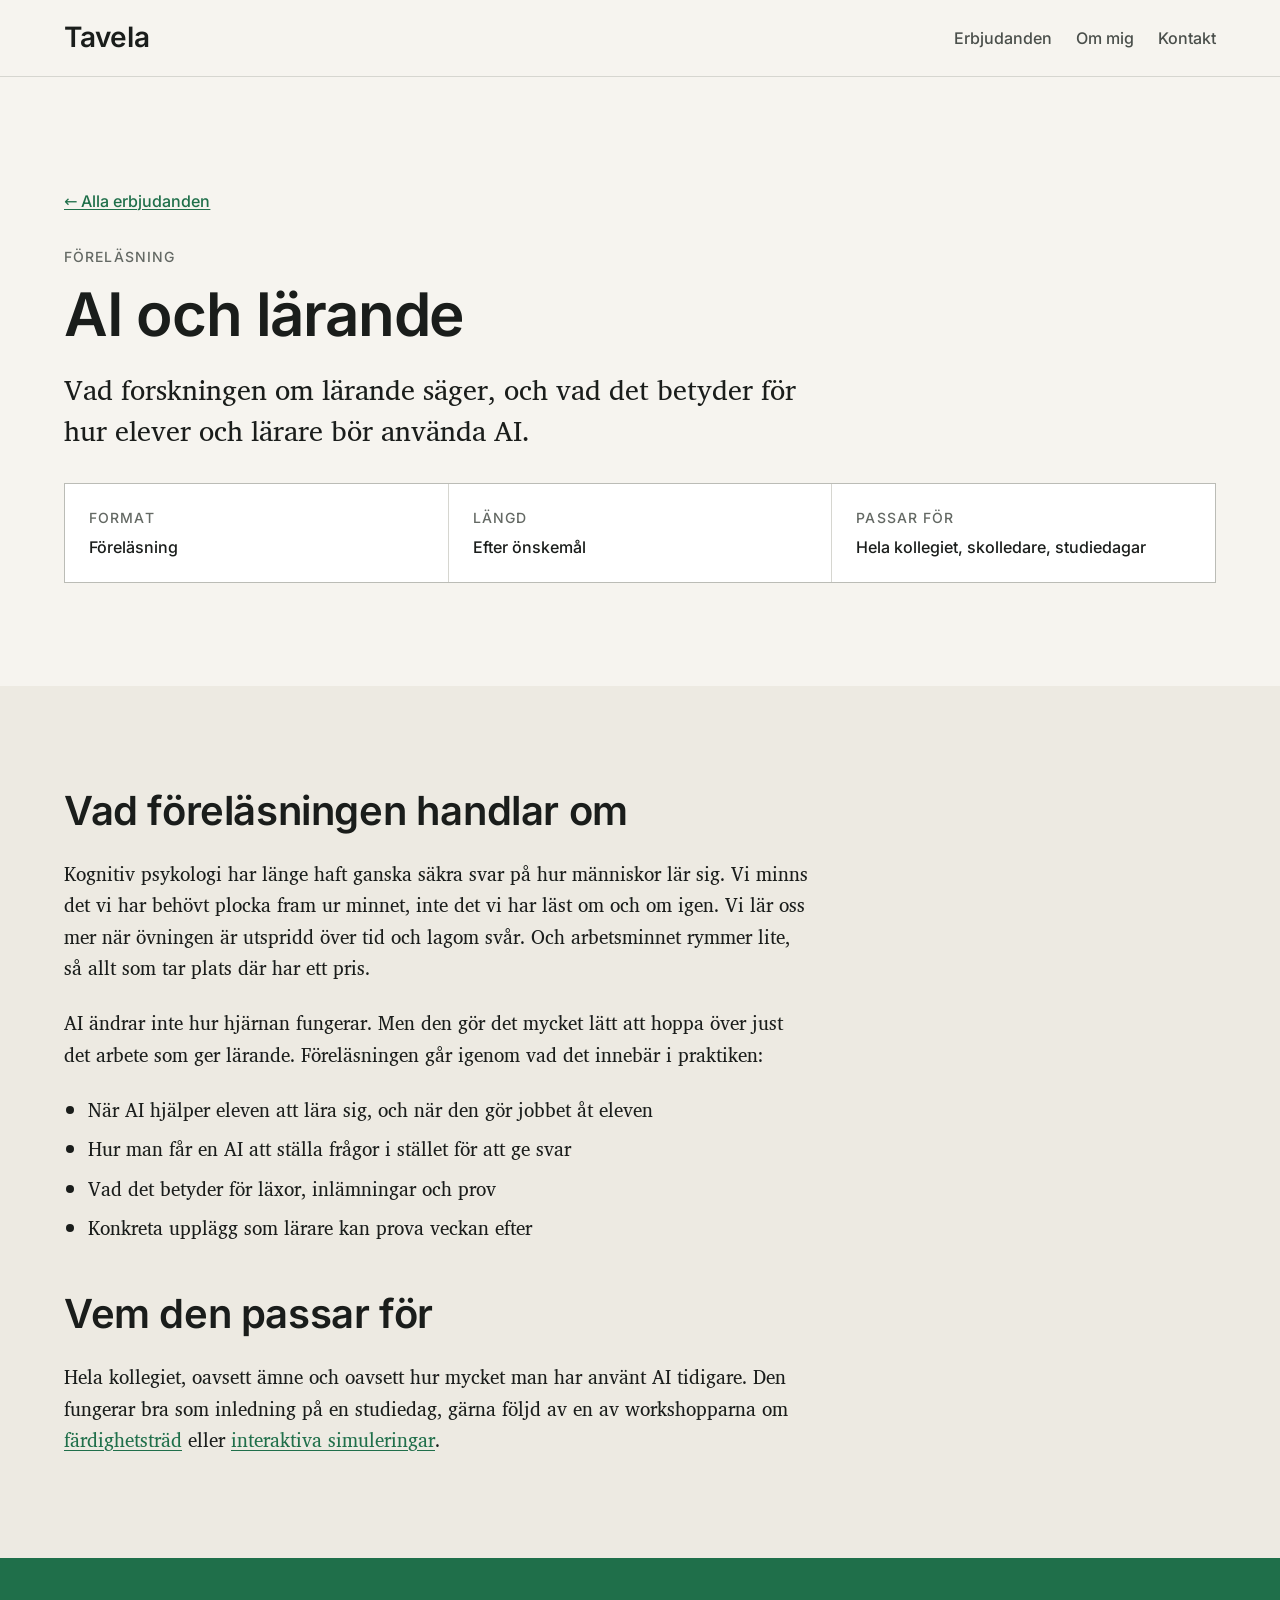
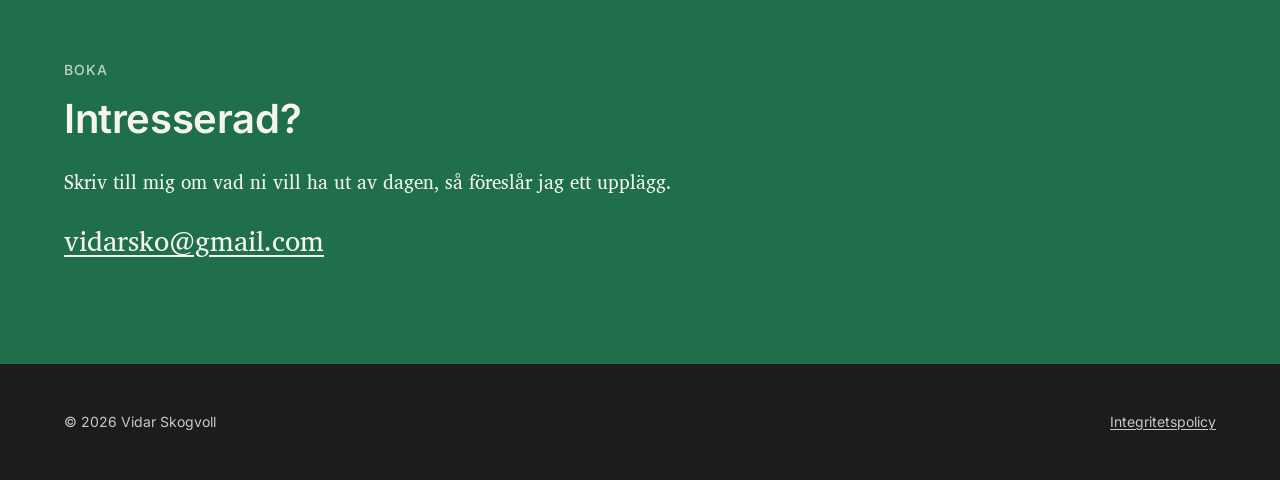
==== forelasning-ai-och-larande/index.html @ eda533e6 "Deploy from vidarsko/website_tavela_se_builder@d8da00ea175c63740a9966cc5dc5c15eae5a46da" ====
<!DOCTYPE html>
<html lang="sv">
<head>
  <meta charset="utf-8">
  <meta name="viewport" content="width=device-width, initial-scale=1">
  <title>Föreläsning: AI och lärande – Tavela</title>
  <meta name="description" content="En föreläsning om vad forskningen om lärande säger, och vad det betyder för hur elever och lärare bör använda AI.">

  <link rel="stylesheet" href="/css/tokens.css">
  <link rel="stylesheet" href="/css/base.css">
  <link rel="stylesheet" href="/css/components.css">

  <script src="/js/mail-link.js" defer></script>
</head>
<body>

  <header class="siteheader">
    <div class="siteheader__inner">
      <a class="wordmark" href="/">Tavela</a>
      <nav class="sitenav" aria-label="Huvudmeny">
        <a href="/#erbjudanden">Erbjudanden</a>
        <a href="/#om-mig">Om mig</a>
        <a href="/#kontakt">Kontakt</a>
      </nav>
    </div>
  </header>

  <main>

    <section class="band">
      <div class="band__inner">
        <a class="backlink" href="/#erbjudanden">← Alla erbjudanden</a>
        <p class="eyebrow">Föreläsning</p>
        <h1>AI och lärande</h1>
        <p class="lede">
          Vad forskningen om lärande säger, och vad det betyder för hur elever och lärare
          bör använda AI.
        </p>
        <dl class="facts">
          <div><dt>Format</dt><dd>Föreläsning</dd></div>
          <div><dt>Längd</dt><dd>Efter önskemål</dd></div>
          <div><dt>Passar för</dt><dd>Hela kollegiet, skolledare, studiedagar</dd></div>
        </dl>
      </div>
    </section>

    <section class="band band--alt">
      <div class="band__inner">
        <div class="prose">
          <h2>Vad föreläsningen handlar om</h2>
          <p>
            Kognitiv psykologi har länge haft ganska säkra svar på hur människor lär sig. Vi
            minns det vi har behövt plocka fram ur minnet, inte det vi har läst om och om
            igen. Vi lär oss mer när övningen är utspridd över tid och lagom svår. Och
            arbetsminnet rymmer lite, så allt som tar plats där har ett pris.
          </p>
          <p>
            AI ändrar inte hur hjärnan fungerar. Men den gör det mycket lätt att hoppa över
            just det arbete som ger lärande. Föreläsningen går igenom vad det innebär i
            praktiken:
          </p>
          <ul>
            <li>När AI hjälper eleven att lära sig, och när den gör jobbet åt eleven</li>
            <li>Hur man får en AI att ställa frågor i stället för att ge svar</li>
            <li>Vad det betyder för läxor, inlämningar och prov</li>
            <li>Konkreta upplägg som lärare kan prova veckan efter</li>
          </ul>

          <h2>Vem den passar för</h2>
          <p>
            Hela kollegiet, oavsett ämne och oavsett hur mycket man har använt AI tidigare.
            Den fungerar bra som inledning på en studiedag, gärna följd av en av
            workshopparna om <a href="/workshop-fardighetstrad/">färdighetsträd</a> eller
            <a href="/workshop-interaktiva-simuleringar/">interaktiva simuleringar</a>.
          </p>
        </div>
      </div>
    </section>

    <section class="band band--primary" id="kontakt">
      <div class="band__inner">
        <p class="eyebrow">Boka</p>
        <h2>Intresserad?</h2>
        <div class="prose">
          <p>Skriv till mig om vad ni vill ha ut av dagen, så föreslår jag ett upplägg.</p>
          <p class="lede-p">
            <a data-mail-user="vidarsko" data-mail-domain="gmail.com" hidden></a>
            <noscript>vidarsko [at] gmail [dot] com</noscript>
          </p>
        </div>
      </div>
    </section>

  </main>

  <footer class="band band--dark sitefooter">
    <div class="band__inner sitefooter__inner">
      <p>© 2026 Vidar Skogvoll</p>
      <p><a href="/integritet/">Integritetspolicy</a></p>
    </div>
  </footer>

</body>
</html>
---- css/tokens.css ----
/* ==========================================================================
   tokens.css — the single source of truth for color, type and spacing.
   Design system: ui-style-banded-fullbleed v1.3
   (canonical: ../../AgentSkills/ui-style-banded-fullbleed/SKILL.md in the work vault)

   Copied from aiskilltrees.com, keeping only the tokens a marketing site
   needs: no graph signals, aid levels, subject colours or elevation.

   NO other stylesheet and NO page may hardcode a hex value or a font stack.
   If a value is missing, add a token here.
   ========================================================================== */

@import url("fonts.css");   /* self-hosted — see css/fonts.css */

:root {
  /* ---- Grounds ---------------------------------------------------------- */
  --paper:         #F6F4EF;   /* default page ground — warm off-white */
  --paper-2:       #EDEAE2;   /* alternate band, one step deeper */
  --surface:       #FFFFFF;   /* cards */

  /* ---- Ink -------------------------------------------------------------- */
  --ink:           #1A1D1B;   /* primary text, and the dark band ground — 15.5:1 on --paper */
  --ink-2:         #4A4F4B;   /* secondary text — 7.6:1 on --paper */
  --ink-3:         #646964;   /* muted: captions, metadata — 5.1:1 on --paper */
  --ink-inverse:   #F6F4EF;   /* text on --ink and --primary bands */
  --rule:          rgba(26, 29, 27, 0.14);   /* hairline separators inside a band */
  --rule-inverse:  rgba(246, 244, 239, 0.22);

  /* ---- Primary ---------------------------------------------------------- */
  --primary:        #1F6F4A;  /* deep evergreen — 6.1:1 on white, 5.6:1 on --paper */
  --primary-strong: #16543A;  /* hover/active — 8.9:1 on white */
  --primary-tint:   #E3EFE8;  /* pale band fill */

  /* ---- Type ------------------------------------------------------------- */
  --font-sans:  "Inter", system-ui, -apple-system, "Segoe UI", Arial, sans-serif;
  --font-serif: "Charis SIL", "Source Serif 4", Georgia, serif;

  --step-xs:  0.875rem;                                       /* 14px — captions, metadata */
  --step-s:   1rem;                                           /* 16px — UI, labels */
  --step-m:   clamp(1.0625rem, 0.5vw + 0.95rem, 1.1875rem);   /* 17→19px — body prose */
  --step-l:   clamp(1.375rem, 1vw + 1.1rem, 1.75rem);         /* 22→28px — h3 */
  --step-xl:  clamp(1.75rem, 2vw + 1.25rem, 2.5rem);          /* 28→40px — h2 */
  --step-2xl: clamp(2.25rem, 4.5vw + 1rem, 3.75rem);          /* 36→60px — h1 */
  --step-3xl: clamp(2.75rem, 7vw + 0.5rem, 5.5rem);           /* 44→88px — hero only */

  /* ---- Spacing and measures -------------------------------------------- */
  --gutter:        clamp(1.25rem, 5vw, 4rem);   /* 20px phone → 64px desktop, INSIDE bands */
  --space-band:    clamp(3rem, 8vw, 7rem);      /* vertical padding of a band */
  --space-band-lg: clamp(4.5rem, 12vw, 10rem);  /* hero and closing CTA only */
  --measure-prose: 68ch;
  --measure-wide:  1280px;

  --space-1: 0.5rem;
  --space-2: 1rem;
  --space-3: 1.5rem;
  --space-4: 2rem;
  --space-5: 3rem;
  --space-6: 4rem;
}
---- css/base.css ----
/* ==========================================================================
   base.css — reset, element defaults, and the band model.
   Loads after tokens.css. Uses tokens only; defines no raw colors or fonts.
   ========================================================================== */

*, *::before, *::after { box-sizing: border-box; }

html {
  -webkit-text-size-adjust: 100%;
  scroll-behavior: smooth;
}

body {
  margin: 0;                       /* the page itself never has a margin */
  background: var(--paper);
  color: var(--ink);
  font-family: var(--font-sans);
  font-size: var(--step-s);
  line-height: 1.4;
  -webkit-font-smoothing: antialiased;
}

@media (prefers-reduced-motion: reduce) {
  html { scroll-behavior: auto; }
  *, *::before, *::after {
    animation-duration: 0.01ms !important;
    transition-duration: 0.01ms !important;
  }
}

img, picture, video, canvas, svg { display: block; max-width: 100%; }

/* --------------------------------------------------------------------------
   The band model — THE core rule of this system.
   A band's background always reaches both screen edges. The gutter lives
   inside, on .band__inner, never on the band.
   width:100% and NOT 100vw: 100vw includes the scrollbar and produces a few
   pixels of horizontal scroll on every section.
   -------------------------------------------------------------------------- */

.band {
  width: 100%;
  padding-block: var(--space-band);
  background: var(--paper);
}

.band__inner {
  max-width: var(--measure-wide);
  margin-inline: auto;
  padding-inline: var(--gutter);
}

.band__inner--prose { max-width: var(--measure-prose); }

/* Media that genuinely bleeds: no ceiling, no gutter. */
.band--flush { padding-block: 0; }
.band--flush .band__inner { max-width: none; padding-inline: 0; }

/* Band grounds. Separation between sections is the ground changing —
   never a border, never a shadow. */
.band--alt     { background: var(--paper-2); }
.band--tint    { background: var(--primary-tint); }
.band--primary { background: var(--primary); color: var(--ink-inverse); }
.band--dark    { background: var(--ink);     color: var(--ink-inverse); }
.band--lg      { padding-block: var(--space-band-lg); }

/* --------------------------------------------------------------------------
   Typography. Headings are sans, tight and large; running prose is serif.
   -------------------------------------------------------------------------- */

h1, h2, h3, h4, h5, h6 {
  font-family: var(--font-sans);
  font-weight: 600;
  margin: 0 0 var(--space-3);
  text-wrap: balance;
}

h1 { font-size: var(--step-2xl); line-height: 1.05; letter-spacing: -0.02em; }
h2 { font-size: var(--step-xl);  line-height: 1.15; letter-spacing: -0.01em; }
h3 { font-size: var(--step-l);   line-height: 1.25; }
h4 { font-size: var(--step-s);   line-height: 1.4;  }

p { margin: 0 0 var(--space-3); }
p:last-child, h1:last-child, h2:last-child, h3:last-child { margin-bottom: 0; }

/* Running prose: serif, comfortable measure, never wider than 68ch even
   inside a wide band. */
.prose {
  font-family: var(--font-serif);
  font-size: var(--step-m);
  line-height: 1.65;
  max-width: var(--measure-prose);
}

.lede {
  font-family: var(--font-serif);
  font-size: var(--step-l);
  line-height: 1.45;
  max-width: 46ch;
}

.eyebrow {
  font-family: var(--font-sans);
  font-size: var(--step-xs);
  font-weight: 500;
  letter-spacing: 0.08em;
  text-transform: uppercase;
  color: var(--ink-3);
  margin: 0 0 var(--space-2);
}

.band--dark .eyebrow,
.band--primary .eyebrow { color: var(--ink-inverse); opacity: 0.75; }

/* A qualifying aside inside .prose — smaller and muted, still serif, still
   prose. The catalogue's "the trees are not translated" note is the case it
   was added for. Not a callout: no box, no rule, no color. */
.prose .note {
  font-size: var(--step-s);
  color: var(--ink-3);
}

/* A lead paragraph inside .prose — one step up, for the sentence that
   carries the page. Distinct from .lede, which is hero-sized. */
.prose .lede-p {
  font-size: var(--step-l);
  line-height: 1.45;
}

/* Links in prose: colored AND underlined — never color alone. */
a {
  color: var(--primary);
  text-decoration: underline;
  text-underline-offset: 0.15em;
  transition: color 150ms ease;
}
a:hover { color: var(--primary-strong); }

.band--dark a, .band--primary a { color: var(--ink-inverse); }

:focus-visible {
  outline: 2px solid var(--primary);
  outline-offset: 3px;
}
.band--dark :focus-visible,
.band--primary :focus-visible { outline-color: var(--ink-inverse); }

hr {
  border: 0;
  border-top: 1px solid var(--rule);
  margin: var(--space-5) 0;
}

.visually-hidden {
  position: absolute;
  width: 1px; height: 1px;
  padding: 0; margin: -1px;
  overflow: hidden;
  clip-path: inset(50%);
  white-space: nowrap;
}
---- css/components.css ----
/* ==========================================================================
   components.css — header, buttons, offer cards, fact list, footer.
   Loads after base.css. Tokens only.
   ========================================================================== */

/* --------------------------------------------------------------------------
   Site header — full-bleed bar, gutter on the contents only. Two links, so
   it wraps on a phone instead of collapsing into a menu button.
   -------------------------------------------------------------------------- */

.siteheader {
  width: 100%;
  background: var(--paper);
  border-bottom: 1px solid var(--rule);
}

.siteheader__inner {
  max-width: var(--measure-wide);
  margin-inline: auto;
  padding: var(--space-2) var(--gutter);
  display: flex;
  flex-wrap: wrap;
  align-items: center;
  justify-content: space-between;
  gap: var(--space-1) var(--space-3);
}

.wordmark {
  font-family: var(--font-sans);
  font-size: var(--step-l);
  font-weight: 600;
  letter-spacing: -0.01em;
  color: var(--ink);
  text-decoration: none;
}
.wordmark:hover { color: var(--primary); }

.sitenav {
  display: flex;
  flex-wrap: wrap;
  gap: var(--space-3);
  font-size: var(--step-s);
  font-weight: 500;
}
.sitenav a {
  display: inline-flex;
  align-items: center;
  min-height: 44px;
  color: var(--ink-2);
  text-decoration: none;
}
.sitenav a:hover {
  color: var(--primary);
  text-decoration: underline;
  text-underline-offset: 0.3em;
}

/* --------------------------------------------------------------------------
   Intro — the short band above the offers. Kept low on purpose: the offers
   have to be visible without scrolling.
   -------------------------------------------------------------------------- */

.intro { padding-block: var(--space-4) var(--space-3); }
.intro h1 { font-size: var(--step-xl); letter-spacing: -0.01em; margin-bottom: var(--space-1); }
.intro .lede { font-size: var(--step-m); max-width: none; }
.intro + .band { padding-top: var(--space-4); }

/* --------------------------------------------------------------------------
   Buttons — square, sans, 500. No radius anywhere in this system.
   -------------------------------------------------------------------------- */

.btn {
  display: inline-flex;
  align-items: center;
  justify-content: center;
  min-height: 44px;
  padding: 0.75rem 1.5rem;
  border: 1px solid transparent;
  border-radius: 0;
  font-family: var(--font-sans);
  font-size: var(--step-s);
  font-weight: 500;
  text-decoration: none;
  cursor: pointer;
  transition: background-color 150ms ease, color 150ms ease, border-color 150ms ease;
}

.btn--primary {
  background: var(--primary);
  color: var(--ink-inverse);
}
.btn--primary:hover { background: var(--primary-strong); color: var(--ink-inverse); }

.btn--ghost {
  background: transparent;
  border-color: currentColor;
  color: var(--ink);
}
.btn--ghost:hover { background: var(--ink); color: var(--ink-inverse); }

/* On a dark or primary band the pair inverts. */
.band--dark .btn--primary,
.band--primary .btn--primary {
  background: var(--ink-inverse);
  color: var(--ink);
}
.band--dark .btn--primary:hover,
.band--primary .btn--primary:hover {
  background: var(--surface);
  color: var(--primary-strong);
}

.btn-row {
  display: flex;
  flex-wrap: wrap;
  gap: var(--space-2);
  margin-top: var(--space-4);
}

/* --------------------------------------------------------------------------
   Offer cards — the three offers on the front page. Square, flush, the 1px
   gap is the hairline. Unlike aiskilltrees' tiles the card itself is not a
   link: the "Mer information" button is the one target, so the card does
   not change colour on hover.
   -------------------------------------------------------------------------- */

.offers {
  display: grid;
  grid-template-columns: 1fr;
  gap: 1px;
  background: var(--rule);
  border: 1px solid var(--rule);
}
@media (min-width: 1024px) {
  .offers { grid-template-columns: repeat(3, 1fr); }
}

.offer {
  display: flex;
  flex-direction: column;
  gap: var(--space-2);
  padding: var(--space-4);
  background: var(--surface);
}

.offer__kind {
  font-size: var(--step-xs);
  font-weight: 500;
  letter-spacing: 0.08em;
  text-transform: uppercase;
  color: var(--primary);
  margin: 0;
}

.offer__title {
  font-size: var(--step-l);
  line-height: 1.2;
  letter-spacing: -0.01em;
  margin: 0;
}

.offer__meta {
  font-size: var(--step-xs);
  color: var(--ink-3);
  margin: 0;
}

.offer__body {
  font-family: var(--font-serif);
  font-size: var(--step-s);
  line-height: 1.6;
  color: var(--ink-2);
  margin: 0 0 var(--space-3);
}

/* margin-top:auto pins the button to the bottom, so the three line up
   side by side whatever the length of each description. */
.offer > .btn { margin-top: auto; align-self: flex-start; }

/* --------------------------------------------------------------------------
   About — a portrait-free two-column band: heading left, prose right.
   -------------------------------------------------------------------------- */

.split {
  display: grid;
  gap: var(--space-4);
}
@media (min-width: 1024px) {
  .split { grid-template-columns: minmax(0, 1fr) minmax(0, 2fr); }
}

/* --------------------------------------------------------------------------
   Facts — the short key/value list at the top of each offer page.
   -------------------------------------------------------------------------- */

.facts {
  display: grid;
  grid-template-columns: repeat(auto-fit, minmax(min(100%, 12rem), 1fr));
  gap: 1px;
  background: var(--rule);
  border: 1px solid var(--rule);
  margin: var(--space-4) 0 0;
}
.facts div { background: var(--surface); padding: var(--space-3); }
.facts dt {
  font-size: var(--step-xs);
  font-weight: 500;
  letter-spacing: 0.08em;
  text-transform: uppercase;
  color: var(--ink-3);
  margin: 0 0 var(--space-1);
}
.facts dd { margin: 0; font-weight: 500; }

/* Lists inside prose keep the serif and the measure. */
.prose ul, .prose ol { padding-left: 1.25em; margin: 0 0 var(--space-3); }
.prose li { margin-bottom: var(--space-1); }
.prose h2 { margin-top: var(--space-5); }
.prose h2:first-child { margin-top: 0; }

.backlink {
  display: inline-flex;
  align-items: center;
  min-height: 44px;
  font-weight: 500;
  margin-bottom: var(--space-3);
}

/* --------------------------------------------------------------------------
   Footer
   -------------------------------------------------------------------------- */

.sitefooter {
  font-size: var(--step-xs);
  padding-block: var(--space-5);
}

.sitefooter__inner {
  display: flex;
  flex-wrap: wrap;
  gap: var(--space-2) var(--space-5);
  justify-content: space-between;
  align-items: baseline;
}

.sitefooter p { margin: 0; opacity: 0.8; }
.sitefooter a { color: var(--ink-inverse); }
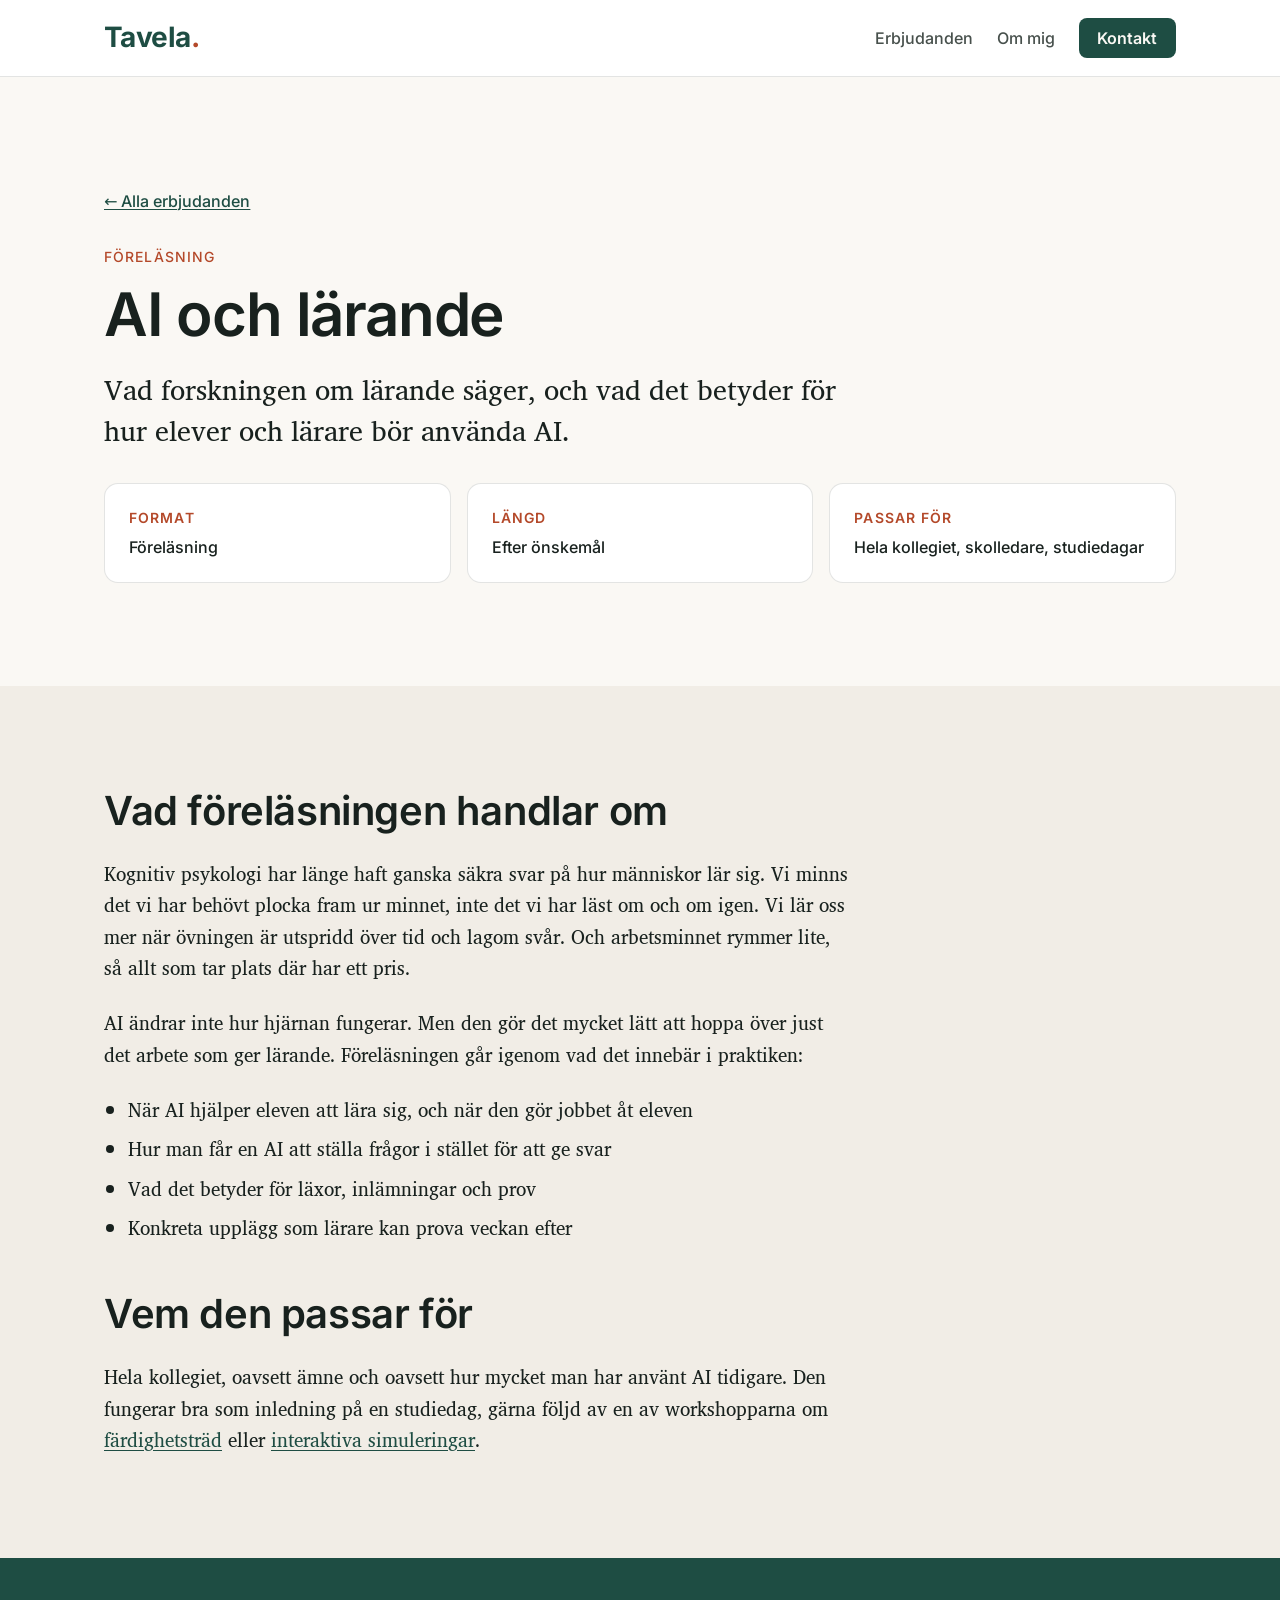
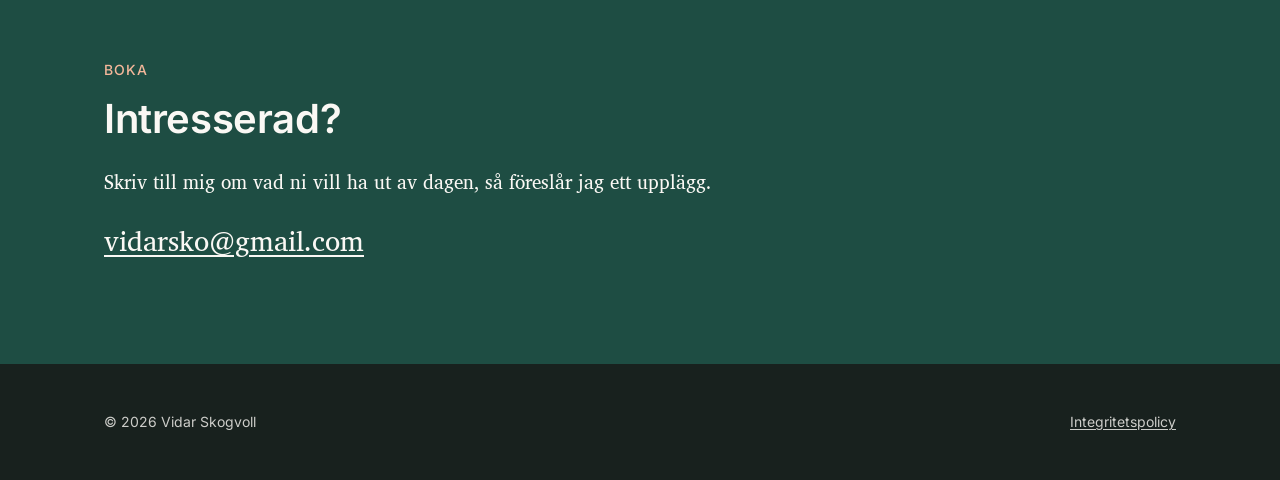
==== commit 22216a30: "Deploy from vidarsko/website_tavela_se_builder@32eb654cabd6c83561cdfeccec495d3e617a62c8" ====
--- a/forelasning-ai-och-larande/index.html
+++ b/forelasning-ai-och-larande/index.html
@@ -10,6 +10,7 @@
   <link rel="stylesheet" href="/css/base.css">
   <link rel="stylesheet" href="/css/components.css">
 
+  <script src="/js/analytics.js"></script>
   <script src="/js/mail-link.js" defer></script>
 </head>
 <body>
@@ -20,7 +21,7 @@
       <nav class="sitenav" aria-label="Huvudmeny">
         <a href="/#erbjudanden">Erbjudanden</a>
         <a href="/#om-mig">Om mig</a>
-        <a href="/#kontakt">Kontakt</a>
+        <a class="btn btn--primary btn--sm" href="/#kontakt">Kontakt</a>
       </nav>
     </div>
   </header>
--- a/css/tokens.css
+++ b/css/tokens.css
@@ -1,10 +1,15 @@
 /* ==========================================================================
-   tokens.css — the single source of truth for color, type and spacing.
-   Design system: ui-style-banded-fullbleed v1.3
-   (canonical: ../../AgentSkills/ui-style-banded-fullbleed/SKILL.md in the work vault)
+   tokens.css — the single source of truth for color, type, spacing and shape.
 
-   Copied from aiskilltrees.com, keeping only the tokens a marketing site
-   needs: no graph signals, aid levels, subject colours or elevation.
+   Site-local design (from 2026-10-27, v2). Started from
+   ui-style-banded-fullbleed v1.3, copied from aiskilltrees.com: the band
+   model, the type scale and the fonts are still that system's. Vidar then
+   asked for a friendlier marketing layout — a hero, a video, one row per
+   offer with a photo beside the text, rounded corners — so the square rule
+   and the evergreen palette are gone. See AGENTS.md, "Design".
+
+   Palette: chalkboard green with a terracotta accent, chosen to sit apart
+   from both aiskilltrees.com and the navy/blue/gold of speaker agencies.
 
    NO other stylesheet and NO page may hardcode a hex value or a font stack.
    If a value is missing, add a token here.
@@ -14,22 +19,33 @@
 
 :root {
   /* ---- Grounds ---------------------------------------------------------- */
-  --paper:         #F6F4EF;   /* default page ground — warm off-white */
-  --paper-2:       #EDEAE2;   /* alternate band, one step deeper */
-  --surface:       #FFFFFF;   /* cards */
+  --paper:         #FAF8F4;   /* default page ground — warm off-white */
+  --paper-2:       #F1EDE6;   /* alternate band, warm sand */
+  --surface:       #FFFFFF;   /* cards, header */
 
   /* ---- Ink -------------------------------------------------------------- */
-  --ink:           #1A1D1B;   /* primary text, and the dark band ground — 15.5:1 on --paper */
-  --ink-2:         #4A4F4B;   /* secondary text — 7.6:1 on --paper */
-  --ink-3:         #646964;   /* muted: captions, metadata — 5.1:1 on --paper */
-  --ink-inverse:   #F6F4EF;   /* text on --ink and --primary bands */
-  --rule:          rgba(26, 29, 27, 0.14);   /* hairline separators inside a band */
-  --rule-inverse:  rgba(246, 244, 239, 0.22);
+  --ink:           #18211E;   /* primary text, and the footer ground */
+  --ink-2:         #47504C;   /* secondary text — 7.1:1 on --primary-tint */
+  --ink-3:         #626A66;   /* muted: captions, metadata — 5.3:1 on --paper */
+  --ink-inverse:   #FAF8F4;   /* text on --ink and --primary bands */
+  --rule:          rgba(24, 33, 30, 0.12);
+  --rule-inverse:  rgba(250, 248, 244, 0.28);
 
-  /* ---- Primary ---------------------------------------------------------- */
-  --primary:        #1F6F4A;  /* deep evergreen — 6.1:1 on white, 5.6:1 on --paper */
-  --primary-strong: #16543A;  /* hover/active — 8.9:1 on white */
-  --primary-tint:   #E3EFE8;  /* pale band fill */
+  /* ---- Primary: chalkboard green ---------------------------------------- */
+  --primary:        #1E4D43;  /* hero, contact band, buttons — 9.6:1 on white */
+  --primary-strong: #153A32;  /* hover/active */
+  --primary-tint:   #E6EFEB;  /* the "Om mig" band */
+
+  /* ---- Accent: terracotta ----------------------------------------------- */
+  --accent:         #B4492A;  /* eyebrows and small marks — 5.0:1 on --paper */
+  --accent-soft:    #F4B79A;  /* the accent on --primary — 5.5:1 */
+  --accent-tint:    #F7E6DC;  /* chip fill */
+
+  /* ---- Shape ------------------------------------------------------------ */
+  --radius:      14px;        /* photos, video, cards */
+  --radius-sm:   8px;         /* buttons */
+  --radius-pill: 999px;       /* chips */
+  --shadow:      0 18px 40px -18px rgba(24, 33, 30, 0.35);   /* the video frame only */
 
   /* ---- Type ------------------------------------------------------------- */
   --font-sans:  "Inter", system-ui, -apple-system, "Segoe UI", Arial, sans-serif;
@@ -48,7 +64,7 @@
   --space-band:    clamp(3rem, 8vw, 7rem);      /* vertical padding of a band */
   --space-band-lg: clamp(4.5rem, 12vw, 10rem);  /* hero and closing CTA only */
   --measure-prose: 68ch;
-  --measure-wide:  1280px;
+  --measure-wide:  1200px;
 
   --space-1: 0.5rem;
   --space-2: 1rem;
--- a/css/base.css
+++ b/css/base.css
@@ -105,12 +105,12 @@
   font-weight: 500;
   letter-spacing: 0.08em;
   text-transform: uppercase;
-  color: var(--ink-3);
+  color: var(--accent);
   margin: 0 0 var(--space-2);
 }
 
 .band--dark .eyebrow,
-.band--primary .eyebrow { color: var(--ink-inverse); opacity: 0.75; }
+.band--primary .eyebrow { color: var(--accent-soft); }
 
 /* A qualifying aside inside .prose — smaller and muted, still serif, still
    prose. The catalogue's "the trees are not translated" note is the case it
--- a/css/components.css
+++ b/css/components.css
@@ -1,16 +1,16 @@
 /* ==========================================================================
-   components.css — header, buttons, offer cards, fact list, footer.
-   Loads after base.css. Tokens only.
+   components.css — header, buttons, hero, video, offer rows, about, facts,
+   footer. Loads after base.css. Tokens only.
    ========================================================================== */
 
 /* --------------------------------------------------------------------------
-   Site header — full-bleed bar, gutter on the contents only. Two links, so
-   it wraps on a phone instead of collapsing into a menu button.
+   Site header — white bar, gutter on the contents only. The links wrap on a
+   phone instead of collapsing into a menu button; "Kontakt" is a button.
    -------------------------------------------------------------------------- */
 
 .siteheader {
   width: 100%;
-  background: var(--paper);
+  background: var(--surface);
   border-bottom: 1px solid var(--rule);
 }
 
@@ -25,48 +25,41 @@
   gap: var(--space-1) var(--space-3);
 }
 
+/* Text wordmark until Vidar has a logo. The dot is the accent, nothing more. */
 .wordmark {
   font-family: var(--font-sans);
   font-size: var(--step-l);
-  font-weight: 600;
-  letter-spacing: -0.01em;
-  color: var(--ink);
+  font-weight: 700;
+  letter-spacing: -0.02em;
+  color: var(--primary);
   text-decoration: none;
 }
-.wordmark:hover { color: var(--primary); }
+.wordmark::after { content: "."; color: var(--accent); }
+.wordmark:hover { color: var(--primary-strong); }
 
 .sitenav {
   display: flex;
   flex-wrap: wrap;
-  gap: var(--space-3);
+  align-items: center;
+  gap: var(--space-1) var(--space-3);
   font-size: var(--step-s);
   font-weight: 500;
 }
-.sitenav a {
+.sitenav a:not(.btn) {
   display: inline-flex;
   align-items: center;
   min-height: 44px;
   color: var(--ink-2);
   text-decoration: none;
 }
-.sitenav a:hover {
+.sitenav a:not(.btn):hover {
   color: var(--primary);
   text-decoration: underline;
   text-underline-offset: 0.3em;
 }
 
 /* --------------------------------------------------------------------------
-   Intro — the short band above the offers. Kept low on purpose: the offers
-   have to be visible without scrolling.
-   -------------------------------------------------------------------------- */
-
-.intro { padding-block: var(--space-4) var(--space-3); }
-.intro h1 { font-size: var(--step-xl); letter-spacing: -0.01em; margin-bottom: var(--space-1); }
-.intro .lede { font-size: var(--step-m); max-width: none; }
-.intro + .band { padding-top: var(--space-4); }
-
-/* --------------------------------------------------------------------------
-   Buttons — square, sans, 500. No radius anywhere in this system.
+   Buttons — sans, 600, slightly rounded.
    -------------------------------------------------------------------------- */
 
 .btn {
@@ -76,14 +69,16 @@
   min-height: 44px;
   padding: 0.75rem 1.5rem;
   border: 1px solid transparent;
-  border-radius: 0;
+  border-radius: var(--radius-sm);
   font-family: var(--font-sans);
   font-size: var(--step-s);
-  font-weight: 500;
+  font-weight: 600;
   text-decoration: none;
   cursor: pointer;
   transition: background-color 150ms ease, color 150ms ease, border-color 150ms ease;
 }
+
+.btn--sm { min-height: 40px; padding: 0.5rem 1.1rem; }
 
 .btn--primary {
   background: var(--primary);
@@ -102,13 +97,17 @@
 .band--dark .btn--primary,
 .band--primary .btn--primary {
   background: var(--ink-inverse);
-  color: var(--ink);
+  color: var(--primary);
 }
 .band--dark .btn--primary:hover,
 .band--primary .btn--primary:hover {
   background: var(--surface);
   color: var(--primary-strong);
 }
+.band--dark .btn--ghost,
+.band--primary .btn--ghost { color: var(--ink-inverse); }
+.band--dark .btn--ghost:hover,
+.band--primary .btn--ghost:hover { background: var(--ink-inverse); color: var(--primary); }
 
 .btn-row {
   display: flex;
@@ -118,76 +117,151 @@
 }
 
 /* --------------------------------------------------------------------------
-   Offer cards — the three offers on the front page. Square, flush, the 1px
-   gap is the hairline. Unlike aiskilltrees' tiles the card itself is not a
-   link: the "Mer information" button is the one target, so the card does
-   not change colour on hover.
-   -------------------------------------------------------------------------- */
+   Hero — a green band with the headline, like aiskilltrees.com's but
+   without media behind it: the video sits right under it instead and
+   overlaps its bottom edge, so the extra bottom padding is room for that.
+   -------------------------------------------------------------------------- */
+
+.hero {
+  padding-top: var(--space-band);
+  padding-bottom: calc(var(--space-band) + clamp(4rem, 14vw, 12rem));
+}
+
+.hero h1 {
+  font-size: var(--step-3xl);
+  line-height: 1.02;
+  letter-spacing: -0.03em;
+  max-width: 14ch;
+  margin-bottom: var(--space-3);
+}
+
+.hero .lede {
+  font-family: var(--font-sans);
+  font-size: var(--step-m);
+  line-height: 1.55;
+  max-width: 52ch;
+  opacity: 0.9;
+}
+
+/* --------------------------------------------------------------------------
+   Video — pulled up over the hero's bottom edge.
+   -------------------------------------------------------------------------- */
+
+.showreel { padding-block: 0; }
+
+.showreel__frame {
+  margin-top: calc(-1 * clamp(4rem, 14vw, 12rem));
+  aspect-ratio: 16 / 9;
+  border-radius: var(--radius);
+  overflow: hidden;
+  background: var(--ink);
+  box-shadow: var(--shadow);
+}
+
+.showreel__frame img,
+.showreel__frame video {
+  width: 100%;
+  height: 100%;
+  object-fit: cover;
+}
+
+/* --------------------------------------------------------------------------
+   Offer rows — photo on one side, kind / title / chips / text / button on
+   the other. Every second row puts the photo on the right. On a phone the
+   photo goes above the text.
+   -------------------------------------------------------------------------- */
+
+.section-head { margin-bottom: var(--space-5); }
+.section-head h2 { margin-bottom: 0; }
 
 .offers {
   display: grid;
-  grid-template-columns: 1fr;
-  gap: 1px;
-  background: var(--rule);
-  border: 1px solid var(--rule);
-}
-@media (min-width: 1024px) {
-  .offers { grid-template-columns: repeat(3, 1fr); }
+  gap: var(--space-band);
 }
 
 .offer {
-  display: flex;
-  flex-direction: column;
-  gap: var(--space-2);
-  padding: var(--space-4);
-  background: var(--surface);
-}
+  display: grid;
+  gap: var(--space-4);
+  align-items: center;
+}
+@media (min-width: 900px) {
+  .offer { grid-template-columns: minmax(0, 1fr) minmax(0, 1fr); gap: var(--space-6); }
+  .offer:nth-child(even) .offer__media { order: 2; }
+}
+
+.offer__media {
+  aspect-ratio: 4 / 3;
+  border-radius: var(--radius);
+  overflow: hidden;
+  background: var(--paper-2);
+  border: 1px solid var(--rule);   /* a white screenshot needs the edge */
+}
+.offer__media img { width: 100%; height: 100%; object-fit: cover; }
 
 .offer__kind {
   font-size: var(--step-xs);
-  font-weight: 500;
+  font-weight: 600;
   letter-spacing: 0.08em;
   text-transform: uppercase;
-  color: var(--primary);
-  margin: 0;
+  color: var(--accent);
+  margin: 0 0 var(--space-1);
 }
 
 .offer__title {
-  font-size: var(--step-l);
-  line-height: 1.2;
-  letter-spacing: -0.01em;
-  margin: 0;
-}
-
-.offer__meta {
+  font-size: var(--step-xl);
+  line-height: 1.15;
+  letter-spacing: -0.015em;
+  margin: 0 0 var(--space-2);
+}
+
+.chips {
+  display: flex;
+  flex-wrap: wrap;
+  gap: var(--space-1);
+  list-style: none;
+  padding: 0;
+  margin: 0 0 var(--space-3);
+}
+.chips li {
   font-size: var(--step-xs);
-  color: var(--ink-3);
-  margin: 0;
+  font-weight: 500;
+  color: var(--ink);
+  background: var(--accent-tint);
+  border-radius: var(--radius-pill);
+  padding: 0.3rem 0.8rem;
 }
 
 .offer__body {
-  font-family: var(--font-serif);
-  font-size: var(--step-s);
+  font-size: var(--step-m);
   line-height: 1.6;
   color: var(--ink-2);
-  margin: 0 0 var(--space-3);
-}
-
-/* margin-top:auto pins the button to the bottom, so the three line up
-   side by side whatever the length of each description. */
-.offer > .btn { margin-top: auto; align-self: flex-start; }
-
-/* --------------------------------------------------------------------------
-   About — a portrait-free two-column band: heading left, prose right.
-   -------------------------------------------------------------------------- */
-
-.split {
+  max-width: 52ch;
+  margin: 0 0 var(--space-4);
+}
+
+/* --------------------------------------------------------------------------
+   About — portrait left, text right, on the tinted band.
+   -------------------------------------------------------------------------- */
+
+.about {
   display: grid;
   gap: var(--space-4);
-}
-@media (min-width: 1024px) {
-  .split { grid-template-columns: minmax(0, 1fr) minmax(0, 2fr); }
-}
+  align-items: center;
+}
+@media (min-width: 900px) {
+  .about { grid-template-columns: minmax(0, 1fr) minmax(0, 2fr); gap: var(--space-6); }
+}
+
+.about__portrait {
+  aspect-ratio: 4 / 5;
+  max-width: 22rem;
+  border-radius: var(--radius);
+  overflow: hidden;
+  background: var(--surface);
+}
+.about__portrait img { width: 100%; height: 100%; object-fit: cover; }
+
+.about .prose { font-family: var(--font-sans); color: var(--ink-2); }
 
 /* --------------------------------------------------------------------------
    Facts — the short key/value list at the top of each offer page.
@@ -196,18 +270,21 @@
 .facts {
   display: grid;
   grid-template-columns: repeat(auto-fit, minmax(min(100%, 12rem), 1fr));
-  gap: 1px;
-  background: var(--rule);
+  gap: var(--space-2);
+  margin: var(--space-4) 0 0;
+}
+.facts div {
+  background: var(--surface);
   border: 1px solid var(--rule);
-  margin: var(--space-4) 0 0;
-}
-.facts div { background: var(--surface); padding: var(--space-3); }
+  border-radius: var(--radius);
+  padding: var(--space-3);
+}
 .facts dt {
   font-size: var(--step-xs);
-  font-weight: 500;
+  font-weight: 600;
   letter-spacing: 0.08em;
   text-transform: uppercase;
-  color: var(--ink-3);
+  color: var(--accent);
   margin: 0 0 var(--space-1);
 }
 .facts dd { margin: 0; font-weight: 500; }
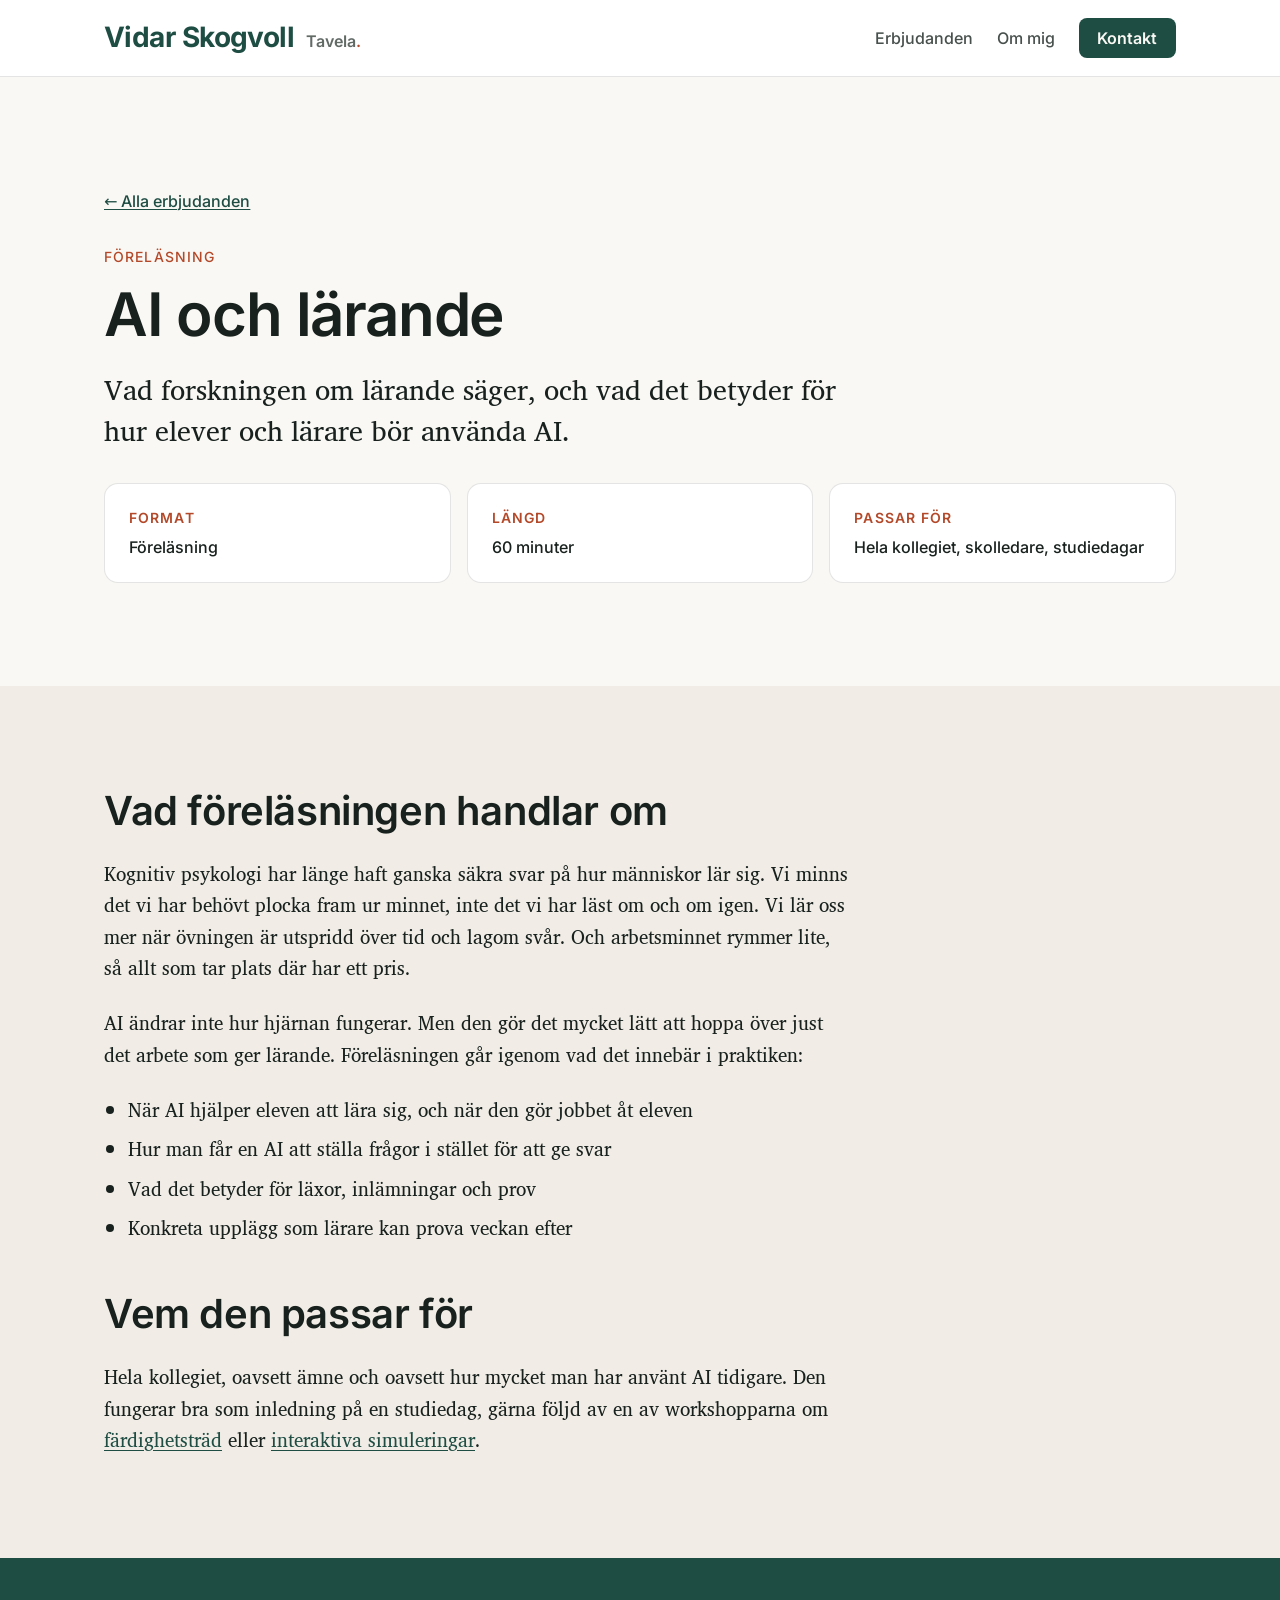
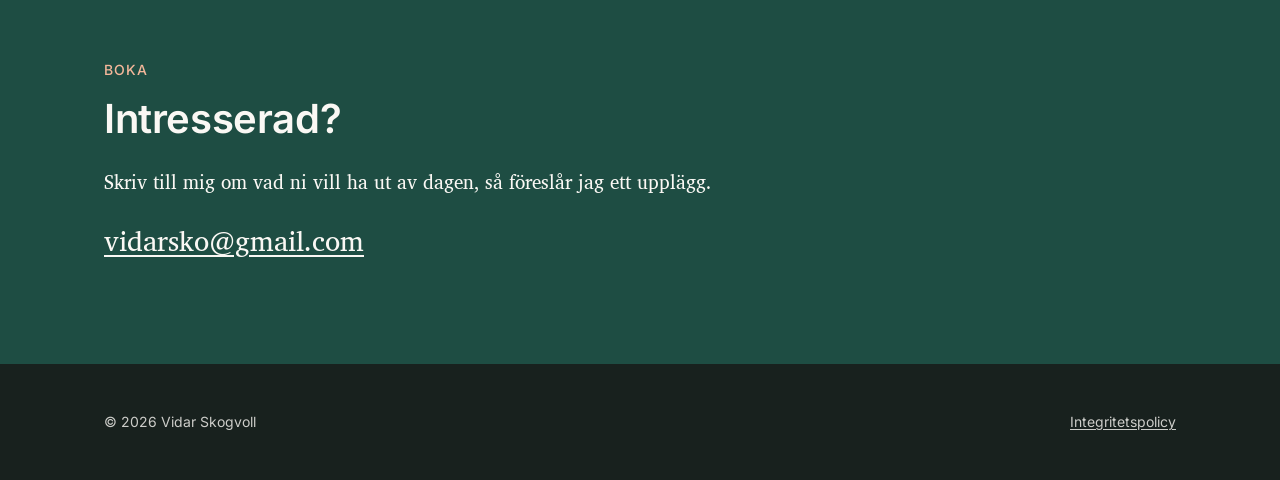
==== commit 71397cb1: "Deploy from vidarsko/website_tavela_se_builder@11db2695af372db919d71c97619e1a310e690ddb" ====
--- a/forelasning-ai-och-larande/index.html
+++ b/forelasning-ai-och-larande/index.html
@@ -17,7 +17,7 @@
 
   <header class="siteheader">
     <div class="siteheader__inner">
-      <a class="wordmark" href="/">Tavela</a>
+      <a class="wordmark" href="/">Vidar Skogvoll <span class="wordmark__brand">Tavela</span></a>
       <nav class="sitenav" aria-label="Huvudmeny">
         <a href="/#erbjudanden">Erbjudanden</a>
         <a href="/#om-mig">Om mig</a>
@@ -39,7 +39,7 @@
         </p>
         <dl class="facts">
           <div><dt>Format</dt><dd>Föreläsning</dd></div>
-          <div><dt>Längd</dt><dd>Efter önskemål</dd></div>
+          <div><dt>Längd</dt><dd>60 minuter</dd></div>
           <div><dt>Passar för</dt><dd>Hela kollegiet, skolledare, studiedagar</dd></div>
         </dl>
       </div>
--- a/css/tokens.css
+++ b/css/tokens.css
@@ -35,6 +35,9 @@
   --primary:        #1E4D43;  /* hero, contact band, buttons — 9.6:1 on white */
   --primary-strong: #153A32;  /* hover/active */
   --primary-tint:   #E6EFEB;  /* the "Om mig" band */
+  --scrim-strong:   rgba(30, 77, 67, 0.92);   /* --primary over the hero photo */
+  --scrim-mid:      rgba(30, 77, 67, 0.6);
+  --scrim-weak:     rgba(30, 77, 67, 0.1);
 
   /* ---- Accent: terracotta ----------------------------------------------- */
   --accent:         #B4492A;  /* eyebrows and small marks — 5.0:1 on --paper */
--- a/css/components.css
+++ b/css/components.css
@@ -25,7 +25,9 @@
   gap: var(--space-1) var(--space-3);
 }
 
-/* Text wordmark until Vidar has a logo. The dot is the accent, nothing more. */
+/* Vidar's name is the big one, Tavela the small mark beside it (Pauline's
+   point that a school books him, not a brand). Text until there is a logo;
+   the dot is the accent, nothing more. */
 .wordmark {
   font-family: var(--font-sans);
   font-size: var(--step-l);
@@ -34,8 +36,15 @@
   color: var(--primary);
   text-decoration: none;
 }
-.wordmark::after { content: "."; color: var(--accent); }
 .wordmark:hover { color: var(--primary-strong); }
+.wordmark__brand {
+  font-size: var(--step-s);
+  font-weight: 600;
+  letter-spacing: 0;
+  color: var(--ink-3);
+  margin-left: 0.35em;
+}
+.wordmark__brand::after { content: "."; color: var(--accent); }
 
 .sitenav {
   display: flex;
@@ -117,15 +126,46 @@
 }
 
 /* --------------------------------------------------------------------------
-   Hero — a green band with the headline, like aiskilltrees.com's but
-   without media behind it: the video sits right under it instead and
-   overlaps its bottom edge, so the extra bottom padding is room for that.
+   Hero — a photo of Vidar teaching behind a green scrim, like
+   aiskilltrees.com's. When the video is back under it, add
+   clamp(4rem, 14vw, 12rem) to the bottom padding: that is the room the
+   video frame overlaps.
    -------------------------------------------------------------------------- */
 
 .hero {
-  padding-top: var(--space-band);
-  padding-bottom: calc(var(--space-band) + clamp(4rem, 14vw, 12rem));
-}
+  position: relative;
+  overflow: hidden;
+  padding-block: var(--space-band);
+}
+
+/* On a phone the photo fills the band under a dense scrim. From 900px it
+   covers only the right part, so Vidar stands beside the headline rather
+   than behind it, and the scrim fades from solid green into the photo. */
+.hero__bg {
+  position: absolute;
+  inset: 0;
+  width: 100%;
+  height: 100%;
+  object-fit: cover;
+  object-position: 50% 30%;
+}
+
+.hero__scrim {
+  position: absolute;
+  inset: 0;
+  background: var(--scrim-strong);
+}
+
+@media (min-width: 900px) {
+  .hero__bg { left: auto; width: 55%; }
+  .hero__scrim {
+    background: linear-gradient(90deg,
+      var(--primary) 0%, var(--primary) 45%,
+      var(--scrim-mid) 62%, var(--scrim-weak) 100%);
+  }
+}
+
+.hero__inner { position: relative; }
 
 .hero h1 {
   font-size: var(--step-3xl);
@@ -144,10 +184,13 @@
 }
 
 /* --------------------------------------------------------------------------
-   Video — pulled up over the hero's bottom edge.
-   -------------------------------------------------------------------------- */
-
-.showreel { padding-block: 0; }
+   Video — pulled up over the hero's bottom edge. Not on the page until the
+   video exists; see the comment in index.html.
+   -------------------------------------------------------------------------- */
+
+/* Positioned so it paints above the hero it overlaps, and transparent so
+   its own ground does not cover the hero beside the frame. */
+.showreel { padding-block: 0; position: relative; z-index: 1; background: transparent; }
 
 .showreel__frame {
   margin-top: calc(-1 * clamp(4rem, 14vw, 12rem));
@@ -171,9 +214,6 @@
    photo goes above the text.
    -------------------------------------------------------------------------- */
 
-.section-head { margin-bottom: var(--space-5); }
-.section-head h2 { margin-bottom: 0; }
-
 .offers {
   display: grid;
   gap: var(--space-band);
@@ -236,11 +276,77 @@
   line-height: 1.6;
   color: var(--ink-2);
   max-width: 52ch;
+  margin: 0 0 var(--space-2);
+}
+
+.offer__result {
+  font-size: var(--step-m);
+  line-height: 1.6;
+  max-width: 52ch;
   margin: 0 0 var(--space-4);
 }
-
-/* --------------------------------------------------------------------------
-   About — portrait left, text right, on the tinted band.
+.offer__result strong { color: var(--primary); font-weight: 600; }
+
+.tailor {
+  margin: var(--space-band) 0 0;
+  text-align: center;
+  font-size: var(--step-l);
+  font-weight: 600;
+  color: var(--primary);
+  text-wrap: balance;
+}
+
+/* --------------------------------------------------------------------------
+   Quotes — three cards on the tinted band, then the credentials.
+   -------------------------------------------------------------------------- */
+
+.quotes {
+  display: grid;
+  gap: var(--space-3);
+  margin: var(--space-2) 0 var(--space-3);
+}
+@media (min-width: 900px) {
+  .quotes { grid-template-columns: repeat(3, minmax(0, 1fr)); }
+}
+
+.quotes blockquote {
+  margin: 0;
+  background: var(--surface);
+  border-radius: var(--radius);
+  padding: var(--space-4);
+  font-family: var(--font-serif);
+  font-size: var(--step-m);
+  line-height: 1.55;
+}
+.quotes blockquote::before {
+  content: "\201D";
+  display: block;
+  font-size: 2.5em;
+  line-height: 0.6;
+  color: var(--accent);
+  margin-bottom: var(--space-2);
+}
+
+.quotes__source {
+  font-size: var(--step-xs);
+  color: var(--ink-3);
+  margin-bottom: var(--space-4);
+}
+
+.credentials {
+  display: flex;
+  flex-wrap: wrap;
+  gap: var(--space-1) var(--space-4);
+  list-style: none;
+  padding: 0;
+  margin: 0;
+  font-weight: 500;
+  color: var(--ink-2);
+}
+.credentials li::before { content: "\2713\00a0"; color: var(--primary); font-weight: 700; }
+
+/* --------------------------------------------------------------------------
+   About — portrait left, text right. Short on purpose.
    -------------------------------------------------------------------------- */
 
 .about {
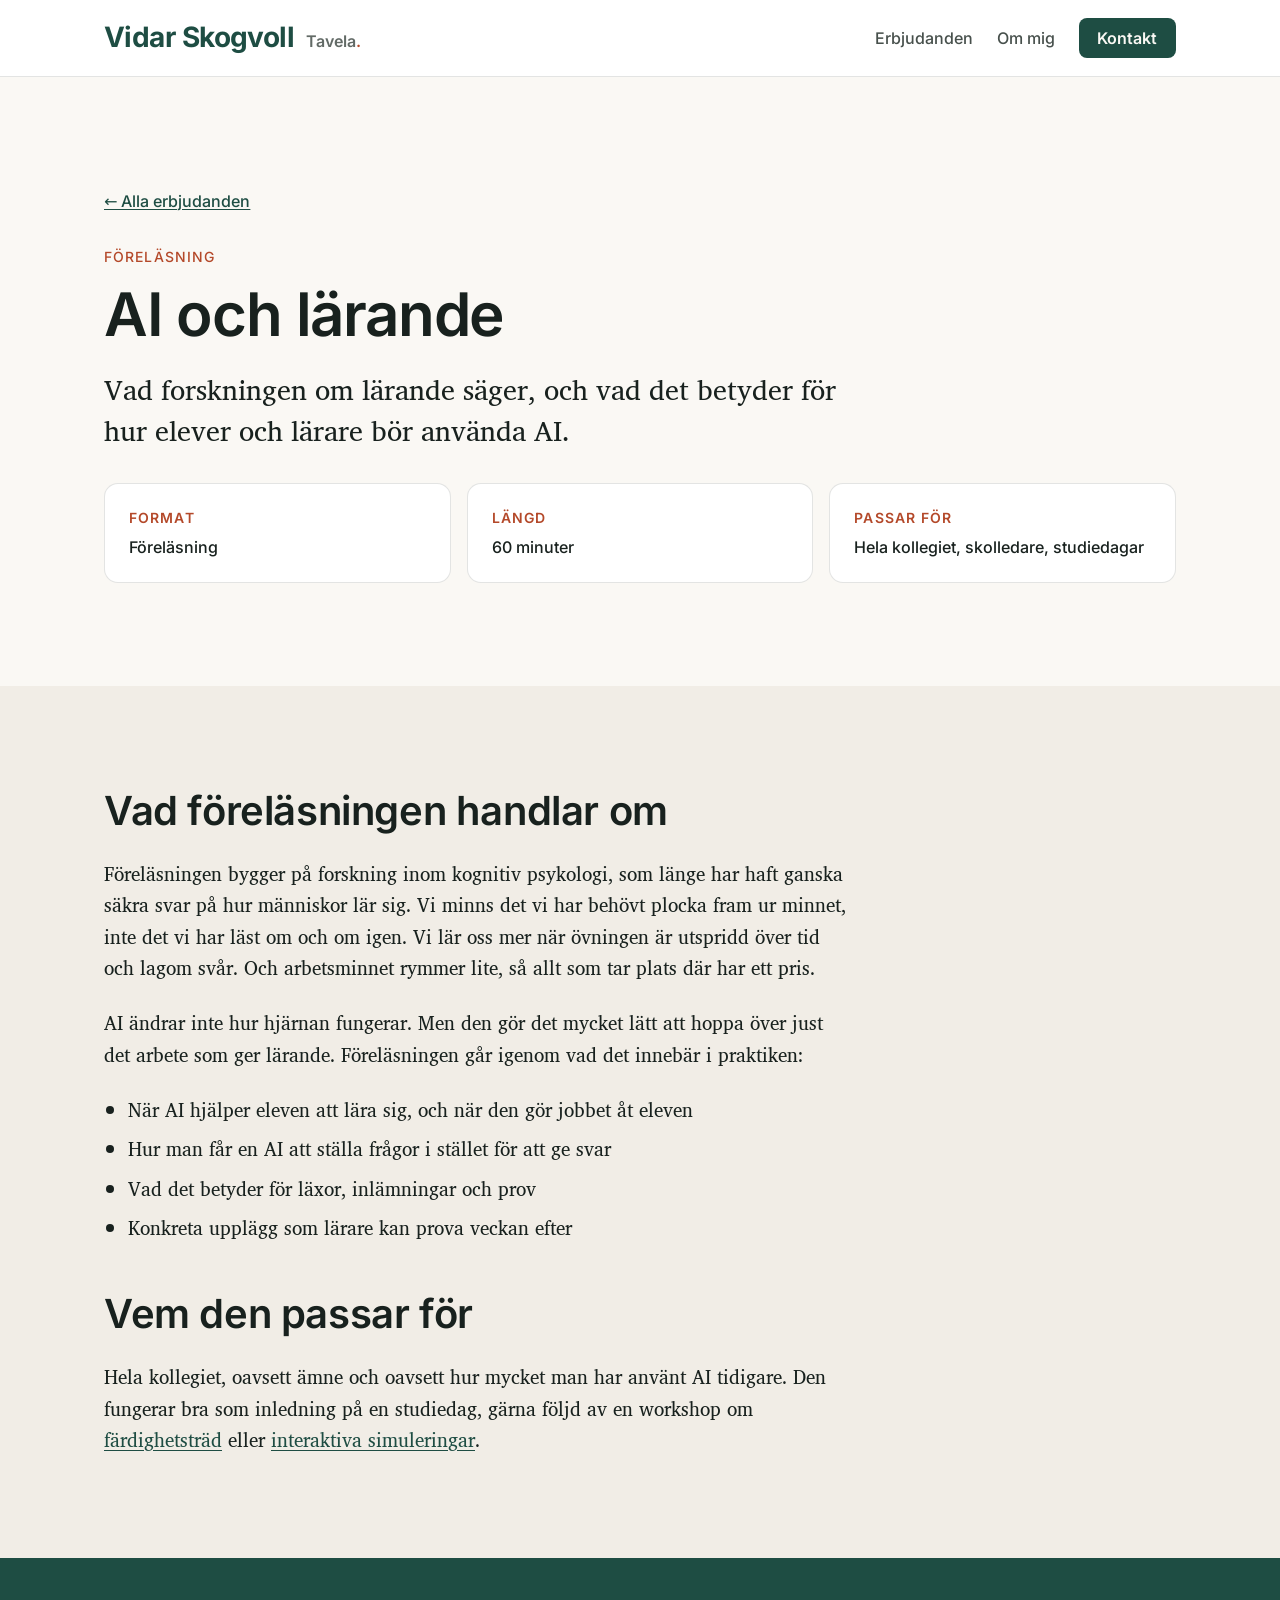
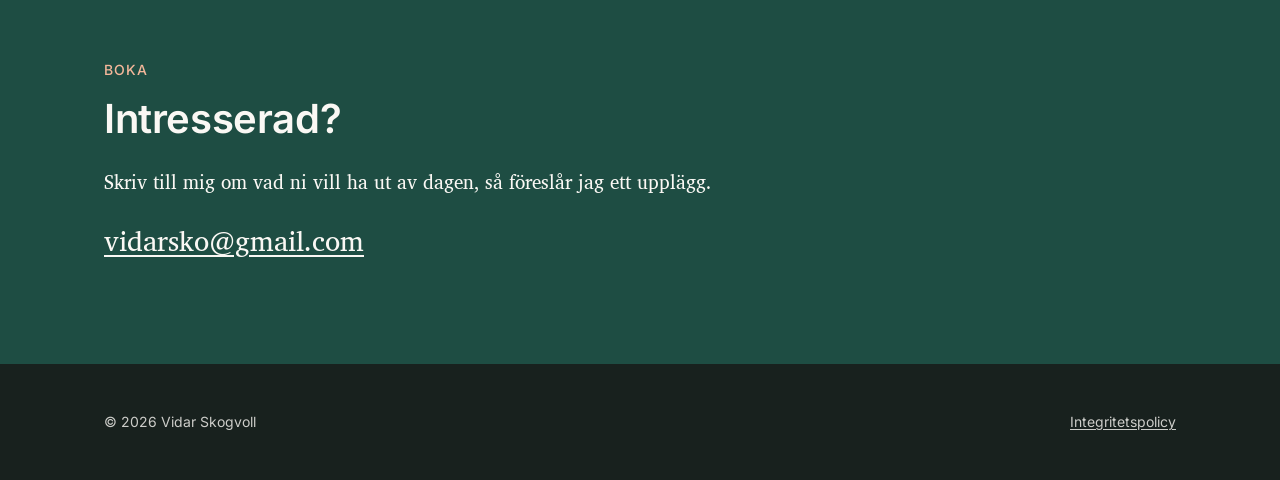
==== commit 019eece5: "Deploy from vidarsko/website_tavela_se_builder@faa1a9ddd181d11e290a9e25520fd271e6ff501f" ====
--- a/forelasning-ai-och-larande/index.html
+++ b/forelasning-ai-och-larande/index.html
@@ -50,7 +50,8 @@
         <div class="prose">
           <h2>Vad föreläsningen handlar om</h2>
           <p>
-            Kognitiv psykologi har länge haft ganska säkra svar på hur människor lär sig. Vi
+            Föreläsningen bygger på forskning inom kognitiv psykologi, som länge har haft
+            ganska säkra svar på hur människor lär sig. Vi
             minns det vi har behövt plocka fram ur minnet, inte det vi har läst om och om
             igen. Vi lär oss mer när övningen är utspridd över tid och lagom svår. Och
             arbetsminnet rymmer lite, så allt som tar plats där har ett pris.
@@ -70,8 +71,8 @@
           <h2>Vem den passar för</h2>
           <p>
             Hela kollegiet, oavsett ämne och oavsett hur mycket man har använt AI tidigare.
-            Den fungerar bra som inledning på en studiedag, gärna följd av en av
-            workshopparna om <a href="/workshop-fardighetstrad/">färdighetsträd</a> eller
+            Den fungerar bra som inledning på en studiedag, gärna följd av en workshop om
+            <a href="/workshop-fardighetstrad/">färdighetsträd</a> eller
             <a href="/workshop-interaktiva-simuleringar/">interaktiva simuleringar</a>.
           </p>
         </div>
--- a/css/components.css
+++ b/css/components.css
@@ -314,7 +314,8 @@
   background: var(--surface);
   border-radius: var(--radius);
   padding: var(--space-4);
-  font-family: var(--font-serif);
+  /* Sans like the rest of the page: in serif the quotes read as Times
+     New Roman (Pauline, 2026-10-27). */
   font-size: var(--step-m);
   line-height: 1.55;
 }
@@ -333,10 +334,11 @@
   margin-bottom: var(--space-4);
 }
 
+/* One per line: the ETUCE item is a full sentence and wraps badly in a row. */
 .credentials {
-  display: flex;
-  flex-wrap: wrap;
-  gap: var(--space-1) var(--space-4);
+  display: grid;
+  gap: var(--space-1);
+  max-width: 68ch;
   list-style: none;
   padding: 0;
   margin: 0;
@@ -366,6 +368,27 @@
   background: var(--surface);
 }
 .about__portrait img { width: 100%; height: 100%; object-fit: cover; }
+
+/* The teacher count under "Om mig" (Pauline's wish, 2026-10-29). */
+.stat {
+  display: flex;
+  align-items: center;
+  gap: var(--space-3);
+  margin: var(--space-4) 0 0;
+  padding: var(--space-3) var(--space-4);
+  max-width: 34rem;
+  background: var(--primary-tint);
+  border-radius: var(--radius);
+}
+.stat__num {
+  flex: none;
+  font-size: var(--step-xl);
+  font-weight: 700;
+  letter-spacing: -0.02em;
+  line-height: 1;
+  color: var(--primary);
+}
+.stat__text { color: var(--ink-2); line-height: 1.4; }
 
 .about .prose { font-family: var(--font-sans); color: var(--ink-2); }
 
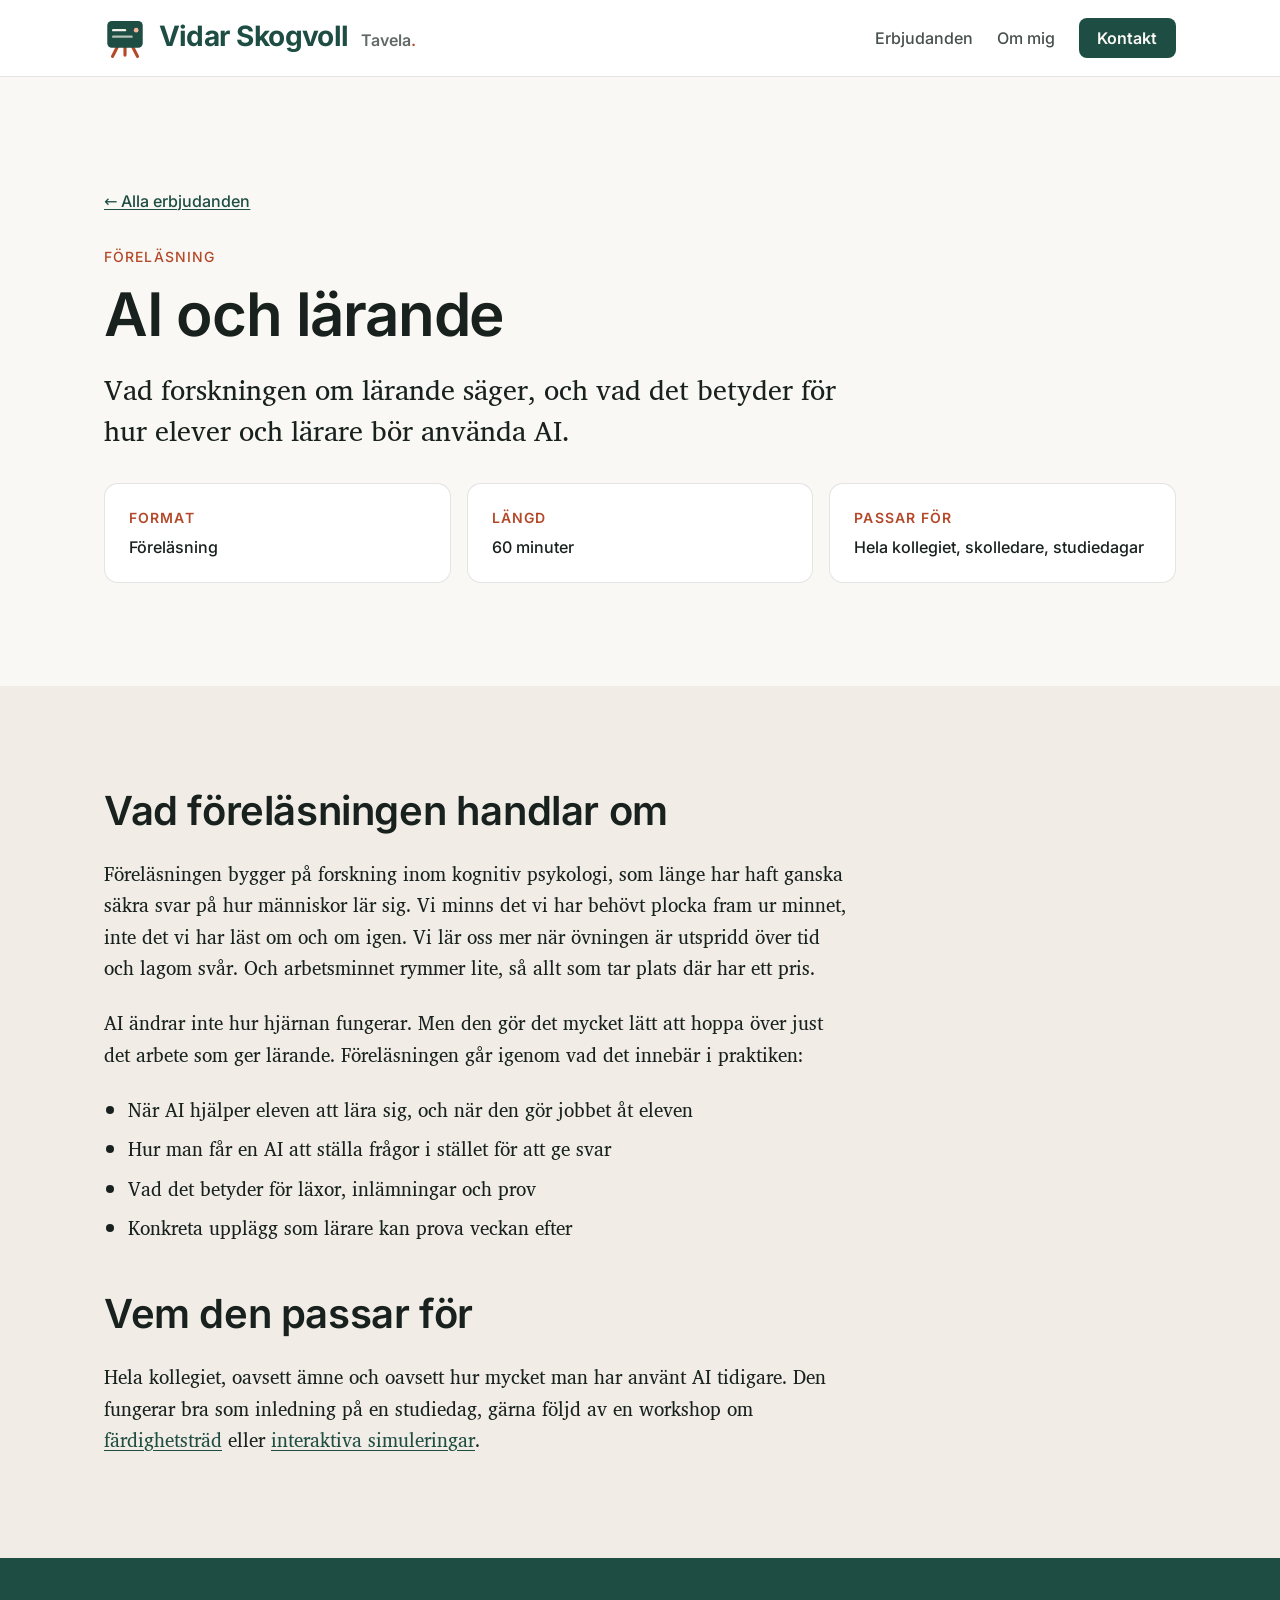
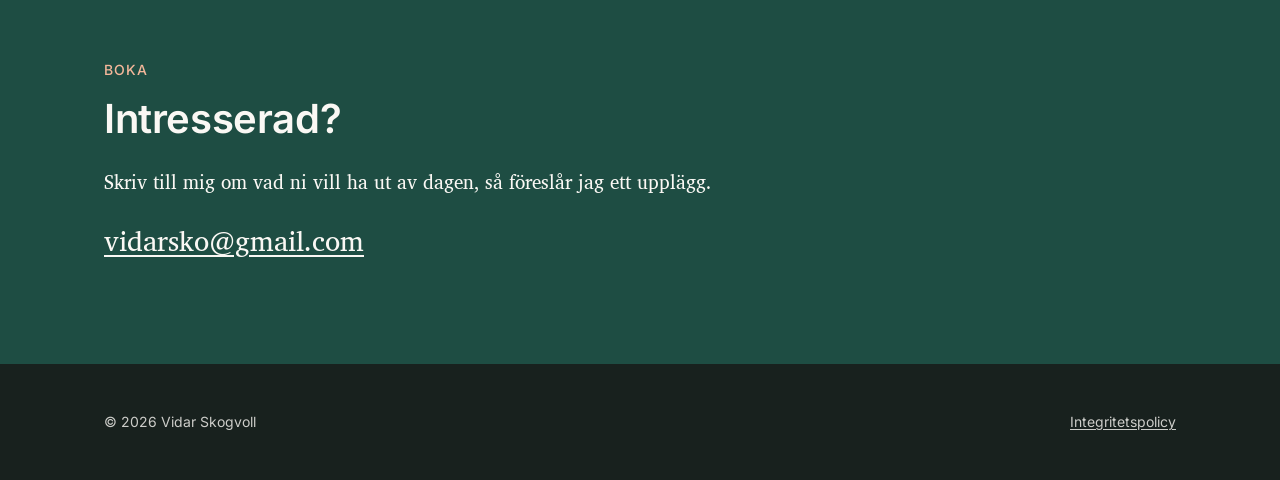
==== commit 7203e6d7: "Deploy from vidarsko/website_tavela_se_builder@4239f114596647c0c29e2585597bb3c01f54dbef" ====
--- a/forelasning-ai-och-larande/index.html
+++ b/forelasning-ai-och-larande/index.html
@@ -12,12 +12,15 @@
 
   <script src="/js/analytics.js"></script>
   <script src="/js/mail-link.js" defer></script>
+  <link rel="icon" href="/favicon.svg" type="image/svg+xml">
+  <link rel="icon" href="/favicon.ico" sizes="any">
+  <link rel="apple-touch-icon" href="/apple-touch-icon.png">
 </head>
 <body>
 
   <header class="siteheader">
     <div class="siteheader__inner">
-      <a class="wordmark" href="/">Vidar Skogvoll <span class="wordmark__brand">Tavela</span></a>
+      <a class="wordmark" href="/"><img class="wordmark__logo" src="/favicon.svg" alt="" width="40" height="40">Vidar Skogvoll <span class="wordmark__brand">Tavela</span></a>
       <nav class="sitenav" aria-label="Huvudmeny">
         <a href="/#erbjudanden">Erbjudanden</a>
         <a href="/#om-mig">Om mig</a>
--- a/css/components.css
+++ b/css/components.css
@@ -26,9 +26,13 @@
 }
 
 /* Vidar's name is the big one, Tavela the small mark beside it (Pauline's
-   point that a school books him, not a brand). Text until there is a logo;
-   the dot is the accent, nothing more. */
+   point that a school books him, not a brand). The logo is the favicon's
+   easel (from 2026-11-22), sitting before the name; the dot is the accent,
+   nothing more. */
 .wordmark {
+  display: inline-flex;
+  align-items: baseline;
+  gap: 0.45em;
   font-family: var(--font-sans);
   font-size: var(--step-l);
   font-weight: 700;
@@ -37,12 +41,17 @@
   text-decoration: none;
 }
 .wordmark:hover { color: var(--primary-strong); }
+.wordmark__logo {
+  align-self: center;
+  width: 1.5em;
+  height: 1.5em;
+  flex-shrink: 0;
+}
 .wordmark__brand {
   font-size: var(--step-s);
   font-weight: 600;
   letter-spacing: 0;
   color: var(--ink-3);
-  margin-left: 0.35em;
 }
 .wordmark__brand::after { content: "."; color: var(--accent); }
 
@@ -279,25 +288,22 @@
   margin: 0 0 var(--space-2);
 }
 
+/* "Ni får:" ends .offer__body, and the bullets sit on the same left edge
+   as its text (Vidar, 2026-10-30). */
 .offer__result {
   font-size: var(--step-m);
   line-height: 1.6;
   max-width: 52ch;
+  list-style: none;
+  padding: 0;
   margin: 0 0 var(--space-4);
 }
-.offer__result strong { color: var(--primary); font-weight: 600; }
-
-.tailor {
-  margin: var(--space-band) 0 0;
-  text-align: center;
-  font-size: var(--step-l);
-  font-weight: 600;
-  color: var(--primary);
-  text-wrap: balance;
-}
-
-/* --------------------------------------------------------------------------
-   Quotes — three cards on the tinted band, then the credentials.
+.offer__result li { padding-left: 1em; text-indent: -1em; }
+.offer__result li::before { content: "\2022"; display: inline-block; width: 1em; text-indent: 0; color: var(--primary); }
+.offer__result li + li { margin-top: var(--space-1); }
+
+/* --------------------------------------------------------------------------
+   Quotes — two cards on the tinted band, then the teacher count.
    -------------------------------------------------------------------------- */
 
 .quotes {
@@ -306,7 +312,7 @@
   margin: var(--space-2) 0 var(--space-3);
 }
 @media (min-width: 900px) {
-  .quotes { grid-template-columns: repeat(3, minmax(0, 1fr)); }
+  .quotes { grid-template-columns: repeat(2, minmax(0, 1fr)); }
 }
 
 .quotes blockquote {
@@ -328,24 +334,22 @@
   margin-bottom: var(--space-2);
 }
 
-.quotes__source {
-  font-size: var(--step-xs);
-  color: var(--ink-3);
-  margin-bottom: var(--space-4);
-}
-
-/* One per line: the ETUCE item is a full sentence and wraps badly in a row. */
+
+/* Under "Om mig", each with a bold lead (Pauline, 2026-10-29). One per
+   line: the ETUCE item is a full sentence and wraps badly in a row. */
 .credentials {
   display: grid;
-  gap: var(--space-1);
+  gap: var(--space-2);
   max-width: 68ch;
   list-style: none;
   padding: 0;
-  margin: 0;
-  font-weight: 500;
+  margin: var(--space-3) 0 0;
   color: var(--ink-2);
-}
+  line-height: 1.5;
+}
+.credentials li { padding-left: 1.3em; text-indent: -1.3em; }
 .credentials li::before { content: "\2713\00a0"; color: var(--primary); font-weight: 700; }
+.credentials strong { color: var(--ink); font-weight: 600; }
 
 /* --------------------------------------------------------------------------
    About — portrait left, text right. Short on purpose.
@@ -369,15 +373,16 @@
 }
 .about__portrait img { width: 100%; height: 100%; object-fit: cover; }
 
-/* The teacher count under "Om mig" (Pauline's wish, 2026-10-29). */
+/* The teacher count, at the bottom of "Vad lärare säger" (Pauline,
+   2026-10-29). White on the tinted band. */
 .stat {
   display: flex;
   align-items: center;
   gap: var(--space-3);
-  margin: var(--space-4) 0 0;
+  margin: 0;
   padding: var(--space-3) var(--space-4);
   max-width: 34rem;
-  background: var(--primary-tint);
+  background: var(--surface);
   border-radius: var(--radius);
 }
 .stat__num {
